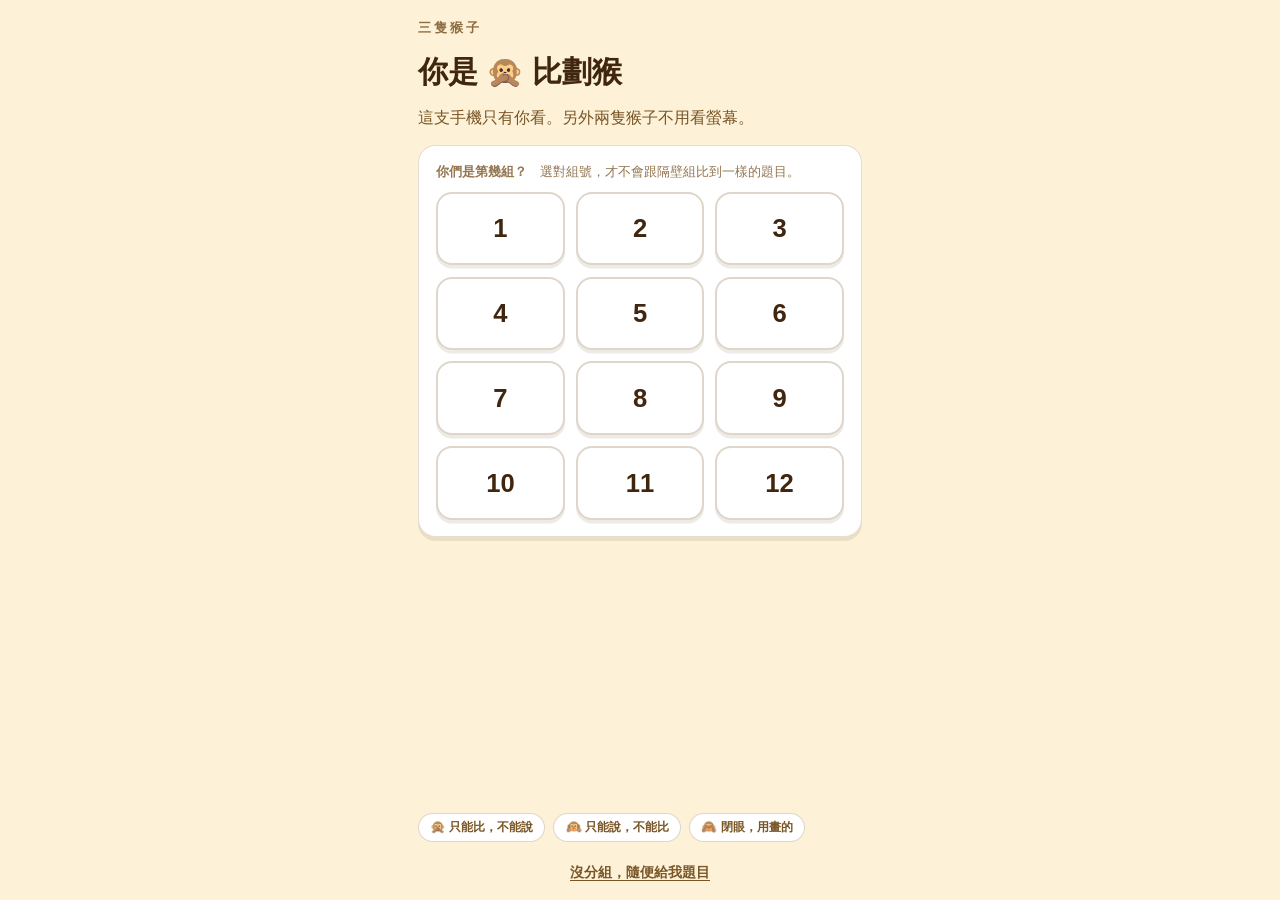
==== play.html @ 546dc7aa "三隻猴子：投影端與比劃猴手機端" ====
<!DOCTYPE html>
<html lang="zh-Hant">
<head>
<meta charset="UTF-8">
<meta name="viewport" content="width=device-width, initial-scale=1, viewport-fit=cover">
<title>三隻猴子｜🙊 比劃猴</title>
<meta name="robots" content="noindex">
<meta name="description" content="三隻猴子傳話遊戲：比劃猴的出題機">
<meta name="mobile-web-app-capable" content="yes">
<meta name="apple-mobile-web-app-capable" content="yes">
<meta name="theme-color" content="#FDF2D8">
<link rel="stylesheet" href="assets/theme.css">
<link rel="stylesheet" href="assets/play.css">
</head>
<body>
<main class="view" id="view" aria-live="polite"></main>

<script src="assets/util.js"></script>
<script src="assets/terms.js"></script>
<script src="assets/roles.js"></script>
<script src="assets/deck.js"></script>
<script src="assets/play.js"></script>
</body>
</html>
---- assets/theme.css ----
/* 藏寶圖：曬過太陽的舊紙，配金、火橘、海水青。
   投影幕用亮底，後排看得比深色底清楚。 */
:root{
  --paper:#FDF2D8;
  --paper-2:#F7E3B4;
  --paper-3:#EED49A;
  --ink:#40260F;          /* 主文字：墨咖啡 */
  --ink-2:#7A5526;        /* 次要文字 */
  --gold:#E9A317;
  --amber:#F2A72C;
  --flame:#E2621C;
  --teal:#0E8C8F;
  --err:#C4453B;

  --font:"Noto Sans TC","PingFang TC","Microsoft JhengHei",-apple-system,
         BlinkMacSystemFont,"Segoe UI",sans-serif;
}

/* 暗場：三隻猴子常排在活動後半，可能已經關燈，全白底會刺眼。
   只覆蓋變數，版面完全不用改。投影端按 C 切換。 */
body.dark{
  --paper:#231508;
  --paper-2:#33200C;
  --paper-3:#412A10;
  --ink:#FBEBCB;
  --ink-2:#DCBB8A;
  --gold:#F3BC45;
  --amber:#F5C45E;
  --flame:#FF7A33;
  --teal:#37C2C4;
}

*,*::before,*::after{box-sizing:border-box;}

body{
  margin:0;
  font-family:var(--font);
  line-height:1.6;
  -webkit-font-smoothing:antialiased;
}

[hidden]{display:none!important;}

/* ---------- 按鈕 ---------- */
.btn{
  display:inline-flex;
  align-items:center;
  justify-content:center;
  gap:.45rem;
  padding:.8rem 1.6rem;
  border:none;
  border-radius:999px;
  background:linear-gradient(135deg,var(--amber),var(--gold));
  color:#fff;
  font-family:inherit;
  font-size:1.02rem;
  font-weight:900;
  letter-spacing:.04em;
  cursor:pointer;
  text-decoration:none;
  box-shadow:0 .3rem .7rem rgba(217,140,18,.35);
  transition:transform .18s ease, box-shadow .18s ease, filter .18s ease;
}
.btn:hover{transform:translateY(-.15rem);box-shadow:0 .5rem 1rem rgba(217,140,18,.4);}
.btn:focus-visible{outline:3px solid var(--ink);outline-offset:3px;}
.btn[disabled]{filter:grayscale(.6);opacity:.6;cursor:not-allowed;transform:none;}

.btn--ghost{
  background:transparent;
  color:var(--ink-2);
  border:2px solid rgba(122,85,38,.3);
  box-shadow:none;
  font-weight:700;
  font-size:.9rem;
  padding:.6rem 1.2rem;
}
.btn--ghost:hover{color:var(--ink);border-color:var(--ink-2);box-shadow:none;}

/* ---------- QR ---------- */
/* 底一定是純白，不能用 --paper：米色在投影機上對比不夠，手機掃不到 */
.qr{
  display:block;
  background:#fff;
  border-radius:.75rem;
  padding:.5rem;
  line-height:0;
}
.qr svg{display:block;width:100%;height:auto;}

@media (prefers-reduced-motion:reduce){
  *{transition:none!important;animation:none!important;}
}
---- assets/play.css ----
/* 手機端：只有 🙊 比劃猴會看到這一頁。
   設計前提是單手直握、在吵雜的場地、而且會被緊張的人狂按。 */

html{ -webkit-text-size-adjust:100%; }

body{
  background:var(--paper);
  color:var(--ink);
  min-height:100dvh;            /* 不是 100vh：iOS 網址列收合會讓版面跳一下 */
  overscroll-behavior:none;     /* 關掉下拉重新整理 <- 防誤觸第一道防線 */
  -webkit-tap-highlight-color:transparent;
  user-select:none; -webkit-user-select:none;
  touch-action:manipulation;    /* 關掉 double-tap zoom 的 300ms 延遲 */
  transition:background .25s ease;
}

/* 揭曉時整個畫面染色，主持人遠遠就看得出哪組揭曉了，好巡場 */
body.is-hit{
  background:
    radial-gradient(60rem 40rem at 50% 26%, rgba(14,140,143,.30), transparent 70%),
    var(--paper);
}
body.is-skip{
  background:
    radial-gradient(60rem 40rem at 50% 26%, rgba(122,85,38,.20), transparent 70%),
    var(--paper);
}

.view{
  display:flex;
  flex-direction:column;
  min-height:100dvh;
  max-width:30rem;
  margin:0 auto;
  padding:1.1rem 1.1rem calc(.6rem + env(safe-area-inset-bottom));
  gap:.9rem;
}

.spacer{flex:1 1 auto;min-height:.5rem;}

/* ---------- 共用文字 ---------- */
.eyebrow{
  margin:0; font-size:.8rem; font-weight:900;
  letter-spacing:.24em; color:var(--ink-2); opacity:.85;
}
.hero{margin:0;font-size:1.9rem;font-weight:900;line-height:1.25;}
.lede{margin:0;font-size:1rem;line-height:1.6;color:var(--ink-2);}
.tiny{margin:0;font-size:.8rem;color:var(--ink-2);opacity:.8;}

.pill{
  display:inline-block;white-space:nowrap;
  padding:.22rem .7rem;border-radius:999px;
  background:#fff;border:.1rem solid rgba(122,85,38,.24);
  font-size:.78rem;font-weight:800;color:var(--ink-2);
}

.row{display:flex;align-items:center;gap:.5rem;flex-wrap:wrap;}
.row--between{justify-content:space-between;}

/* ---------- 卡片 ---------- */
.card{
  background:#fff;
  border:.12rem solid rgba(122,85,38,.2);
  border-radius:1.1rem;
  box-shadow:0 .25rem 0 rgba(90,52,18,.1);
  padding:1rem 1.1rem;
}
body.dark .card{background:rgba(255,255,255,.07);}

.note{
  padding:.6rem .85rem;border-radius:.8rem;
  background:rgba(233,163,23,.18);
  border:.1rem solid rgba(233,163,23,.5);
  font-size:.85rem;font-weight:700;color:var(--ink);
}

/* ---------- SETUP：選第幾組 ---------- */
.groups{
  display:grid;grid-template-columns:repeat(3,1fr);gap:.7rem;
}
.gbtn{
  min-height:4.6rem;                 /* 遠大於 44px 的可點擊標準，現場手會抖 */
  font-family:inherit;font-size:1.6rem;font-weight:900;
  color:var(--ink);
  background:#fff;border:.14rem solid rgba(122,85,38,.24);
  border-radius:1rem;box-shadow:0 .22rem 0 rgba(90,52,18,.1);
  cursor:pointer;
}
.gbtn:active{transform:translateY(.2rem);box-shadow:none;}
.gbtn.is-on{
  background:linear-gradient(135deg,var(--amber),var(--gold));
  color:#fff;border-color:transparent;
}
body.dark .gbtn{background:rgba(255,255,255,.07);color:var(--ink);}

/* ---------- LEVEL：挑難度 ---------- */
.lvs{display:grid;gap:.6rem;}
.lv{
  display:flex;align-items:center;gap:.8rem;text-align:left;
  padding:.8rem .9rem;border-radius:1rem;cursor:pointer;
  background:#fff;border:.14rem solid rgba(122,85,38,.2);
  font-family:inherit;color:var(--ink);
  box-shadow:0 .22rem 0 rgba(90,52,18,.1);
}
.lv:active{transform:translateY(.2rem);box-shadow:none;}
.lv.is-on{border-color:var(--teal);background:rgba(14,140,143,.1);}
body.dark .lv{background:rgba(255,255,255,.07);}
.lv__e{font-size:1.9rem;line-height:1.3;}
.lv__b{flex:1;min-width:0;}
.lv__n{font-size:1.05rem;font-weight:900;}
.lv__d{font-size:.8rem;color:var(--ink-2);line-height:1.45;}
.lv__c{
  width:1.5rem;height:1.5rem;flex:none;border-radius:.45rem;
  border:.14rem solid rgba(122,85,38,.35);
  display:grid;place-items:center;font-size:.95rem;color:#fff;
}
.lv.is-on .lv__c{background:var(--teal);border-color:var(--teal);}

.toggle{
  display:flex;align-items:center;gap:.6rem;
  font-size:.85rem;color:var(--ink-2);cursor:pointer;
}
.toggle input{width:1.15rem;height:1.15rem;accent-color:var(--teal);}

/* ---------- CARD：出題 ---------- */
.term{
  font-size:clamp(2.2rem, 11vw, 4rem);
  font-weight:900;line-height:1.25;letter-spacing:.02em;
  text-align:center;
  word-break:auto-phrase;          /* 支援的瀏覽器會照詞組斷行，中文長題的救星 */
  /* 不沿用投影端那條 #F2A72C 起頭的漸層：手機上短題只取樣得到漸層開頭，
     淡橘在米色紙上只有 1.9:1，拿在手上根本看不清楚。這裡從火橘起跳。 */
  background:linear-gradient(150deg,#E2621C 0%,#C4453B 55%,#93302B 100%);
  -webkit-background-clip:text;background-clip:text;color:transparent;
  filter:drop-shadow(0 .08rem 0 rgba(255,255,255,.7));
  animation:pop .3s ease-out;
}
.term--long{font-size:clamp(1.7rem, 7.5vw, 2.6rem);}
.term--demo{background:linear-gradient(150deg,#7DBB3A 0%,#0E8C8F 60%,#12758F 100%);
  -webkit-background-clip:text;background-clip:text;}
body.dark .term{filter:none;}

@keyframes pop{
  from{transform:scale(.9);opacity:0;}
  to{transform:scale(1);opacity:1;}
}

.bar{
  height:.3rem;border-radius:999px;background:rgba(122,85,38,.18);overflow:hidden;
}
.bar__f{height:100%;background:var(--teal);transition:width .3s linear;}
.bar__f.low{background:var(--flame);}

/* ---------- 拇指區 ----------
   上下排、中間留空。左右並排在單手操作下誤觸率高太多，
   而且「跳過」刻意放上面、做小顆，遠離拇指的自然落點。 */
.acts{
  position:sticky;bottom:0;
  display:grid;gap:1.4rem;
  padding:1rem 0 calc(.4rem + env(safe-area-inset-bottom));
  background:linear-gradient(transparent, var(--paper) 22%);
}
.act{
  font-family:inherit;font-weight:900;letter-spacing:.03em;
  border:none;border-radius:1.3rem;cursor:pointer;
  display:flex;align-items:center;justify-content:center;gap:.5rem;
}
.act:active{transform:translateY(.18rem);box-shadow:none!important;}
.act--hit{
  min-height:4.4rem;font-size:1.35rem;color:#fff;
  background:linear-gradient(135deg,#12A08F,var(--teal));
  box-shadow:0 .35rem 0 rgba(14,108,110,.55);
}
.act--skip{
  min-height:3.2rem;font-size:1.05rem;color:var(--ink-2);
  background:#fff;border:.16rem solid rgba(122,85,38,.3);
}
body.dark .act--skip{background:rgba(255,255,255,.07);}
.act--go{
  min-height:4rem;font-size:1.25rem;color:#fff;
  background:linear-gradient(135deg,var(--amber),var(--gold));
  box-shadow:0 .35rem 0 rgba(180,116,12,.5);
}
.act[disabled]{filter:grayscale(.55);opacity:.55;}

/* 揭曉後 1.2 秒才收點擊，擋住從出題頁承接過來的連擊。
   解鎖交給 JS 加 .is-armed，不要用 animation 做：
   0s duration 的 animation 不保證會套用 forwards，而且
   prefers-reduced-motion 會把動畫整個關掉 —— 兩種情況都會把按鈕永遠鎖死。 */
.view--reveal .acts{pointer-events:none;}
.view--reveal .acts.is-armed{pointer-events:auto;}

.link{
  background:none;border:none;font-family:inherit;
  font-size:.85rem;font-weight:700;color:var(--ink-2);
  text-decoration:underline;text-underline-offset:.2rem;
  cursor:pointer;padding:.5rem;
}

/* ---------- REVEAL ---------- */
/* 題目本來就置中，其他行跟著置中，整頁才不會看起來歪一邊 */
.view--reveal .verdict,
.view--reveal .eyebrow,
.view--reveal .tiny,
.view--reveal .hint{text-align:center;}

.verdict{font-size:2.6rem;font-weight:900;line-height:1.2;animation:pop .3s ease-out;}
.verdict--hit{color:var(--teal);}
.verdict--skip{color:var(--ink-2);}
.hint{
  font-size:.92rem;color:var(--ink-2);line-height:1.55;
  padding:.65rem .85rem;border-radius:.8rem;
  background:rgba(122,85,38,.1);
}

/* ---------- SUMMARY ---------- */
.log{list-style:none;margin:0;padding:0;display:grid;gap:.4rem;}
.log li{
  display:flex;gap:.55rem;align-items:baseline;
  font-size:1rem;padding:.45rem .7rem;border-radius:.7rem;
  background:rgba(255,255,255,.75);
}
body.dark .log li{background:rgba(255,255,255,.07);}
.log li.is-skip{opacity:.55;}
.log__m{flex:none;}

.score{font-size:3.4rem;font-weight:900;line-height:1.1;color:var(--teal);}

/* ---------- 角落狀態 ---------- */
.wake{font-size:.75rem;color:var(--ink-2);opacity:.7;}
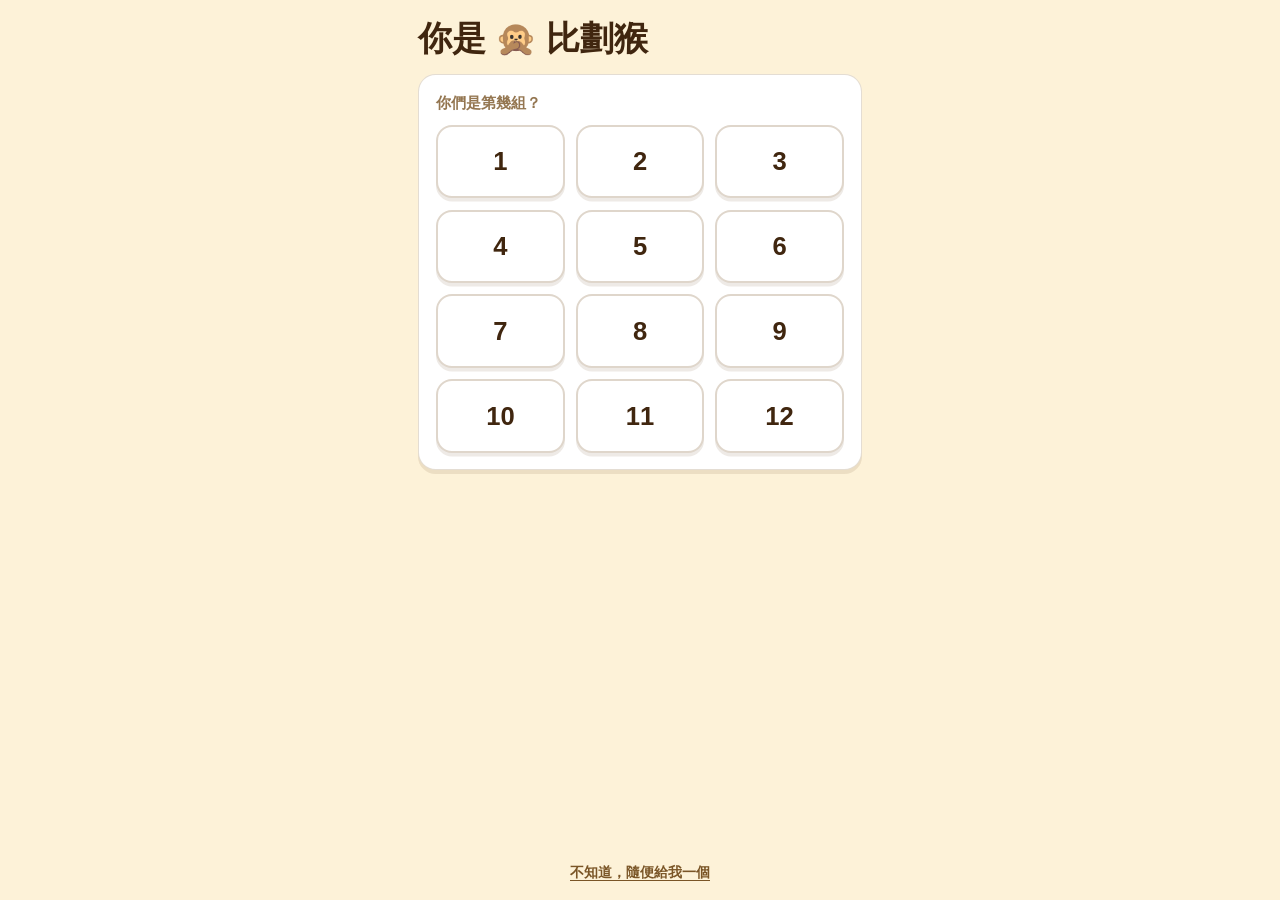
==== commit 876496bc: "手機端只留題目，規則交給投影幕 比劃猴在出題那一刻只該看到題目。規則投影幕上都有，手機不用再講一遍： - 選組號頁拿掉「這支手機只有你看」、三隻猴子的限制膠囊，   問句也收成「你們是第幾組？」 - " ====
--- a/play.html
+++ b/play.html
@@ -17,7 +17,6 @@
 
 <script src="assets/util.js"></script>
 <script src="assets/terms.js"></script>
-<script src="assets/roles.js"></script>
 <script src="assets/deck.js"></script>
 <script src="assets/play.js"></script>
 </body>
--- a/assets/play.css
+++ b/assets/play.css
@@ -43,9 +43,9 @@
   margin:0; font-size:.8rem; font-weight:900;
   letter-spacing:.24em; color:var(--ink-2); opacity:.85;
 }
-.hero{margin:0;font-size:1.9rem;font-weight:900;line-height:1.25;}
-.lede{margin:0;font-size:1rem;line-height:1.6;color:var(--ink-2);}
-.tiny{margin:0;font-size:.8rem;color:var(--ink-2);opacity:.8;}
+.hero{margin:0;font-size:2.1rem;font-weight:900;line-height:1.25;}
+.lede{margin:0;font-size:1.15rem;line-height:1.6;color:var(--ink-2);}
+.tiny{margin:0;font-size:.95rem;color:var(--ink-2);opacity:.8;}
 
 .pill{
   display:inline-block;white-space:nowrap;
@@ -93,29 +93,6 @@
 }
 body.dark .gbtn{background:rgba(255,255,255,.07);color:var(--ink);}
 
-/* ---------- LEVEL：挑難度 ---------- */
-.lvs{display:grid;gap:.6rem;}
-.lv{
-  display:flex;align-items:center;gap:.8rem;text-align:left;
-  padding:.8rem .9rem;border-radius:1rem;cursor:pointer;
-  background:#fff;border:.14rem solid rgba(122,85,38,.2);
-  font-family:inherit;color:var(--ink);
-  box-shadow:0 .22rem 0 rgba(90,52,18,.1);
-}
-.lv:active{transform:translateY(.2rem);box-shadow:none;}
-.lv.is-on{border-color:var(--teal);background:rgba(14,140,143,.1);}
-body.dark .lv{background:rgba(255,255,255,.07);}
-.lv__e{font-size:1.9rem;line-height:1.3;}
-.lv__b{flex:1;min-width:0;}
-.lv__n{font-size:1.05rem;font-weight:900;}
-.lv__d{font-size:.8rem;color:var(--ink-2);line-height:1.45;}
-.lv__c{
-  width:1.5rem;height:1.5rem;flex:none;border-radius:.45rem;
-  border:.14rem solid rgba(122,85,38,.35);
-  display:grid;place-items:center;font-size:.95rem;color:#fff;
-}
-.lv.is-on .lv__c{background:var(--teal);border-color:var(--teal);}
-
 .toggle{
   display:flex;align-items:center;gap:.6rem;
   font-size:.85rem;color:var(--ink-2);cursor:pointer;
@@ -124,7 +101,7 @@
 
 /* ---------- CARD：出題 ---------- */
 .term{
-  font-size:clamp(2.2rem, 11vw, 4rem);
+  font-size:clamp(3rem, 16vw, 5.5rem);
   font-weight:900;line-height:1.25;letter-spacing:.02em;
   text-align:center;
   word-break:auto-phrase;          /* 支援的瀏覽器會照詞組斷行，中文長題的救星 */
@@ -135,7 +112,7 @@
   filter:drop-shadow(0 .08rem 0 rgba(255,255,255,.7));
   animation:pop .3s ease-out;
 }
-.term--long{font-size:clamp(1.7rem, 7.5vw, 2.6rem);}
+.term--long{font-size:clamp(2.2rem, 10vw, 3.4rem);}
 .term--demo{background:linear-gradient(150deg,#7DBB3A 0%,#0E8C8F 60%,#12758F 100%);
   -webkit-background-clip:text;background-clip:text;}
 body.dark .term{filter:none;}
@@ -208,7 +185,7 @@
 .verdict--hit{color:var(--teal);}
 .verdict--skip{color:var(--ink-2);}
 .hint{
-  font-size:.92rem;color:var(--ink-2);line-height:1.55;
+  font-size:1.1rem;color:var(--ink-2);line-height:1.55;
   padding:.65rem .85rem;border-radius:.8rem;
   background:rgba(122,85,38,.1);
 }
@@ -217,7 +194,7 @@
 .log{list-style:none;margin:0;padding:0;display:grid;gap:.4rem;}
 .log li{
   display:flex;gap:.55rem;align-items:baseline;
-  font-size:1rem;padding:.45rem .7rem;border-radius:.7rem;
+  font-size:1.15rem;padding:.5rem .75rem;border-radius:.7rem;
   background:rgba(255,255,255,.75);
 }
 body.dark .log li{background:rgba(255,255,255,.07);}
@@ -226,5 +203,3 @@
 
 .score{font-size:3.4rem;font-weight:900;line-height:1.1;color:var(--teal);}
 
-/* ---------- 角落狀態 ---------- */
-.wake{font-size:.75rem;color:var(--ink-2);opacity:.7;}
